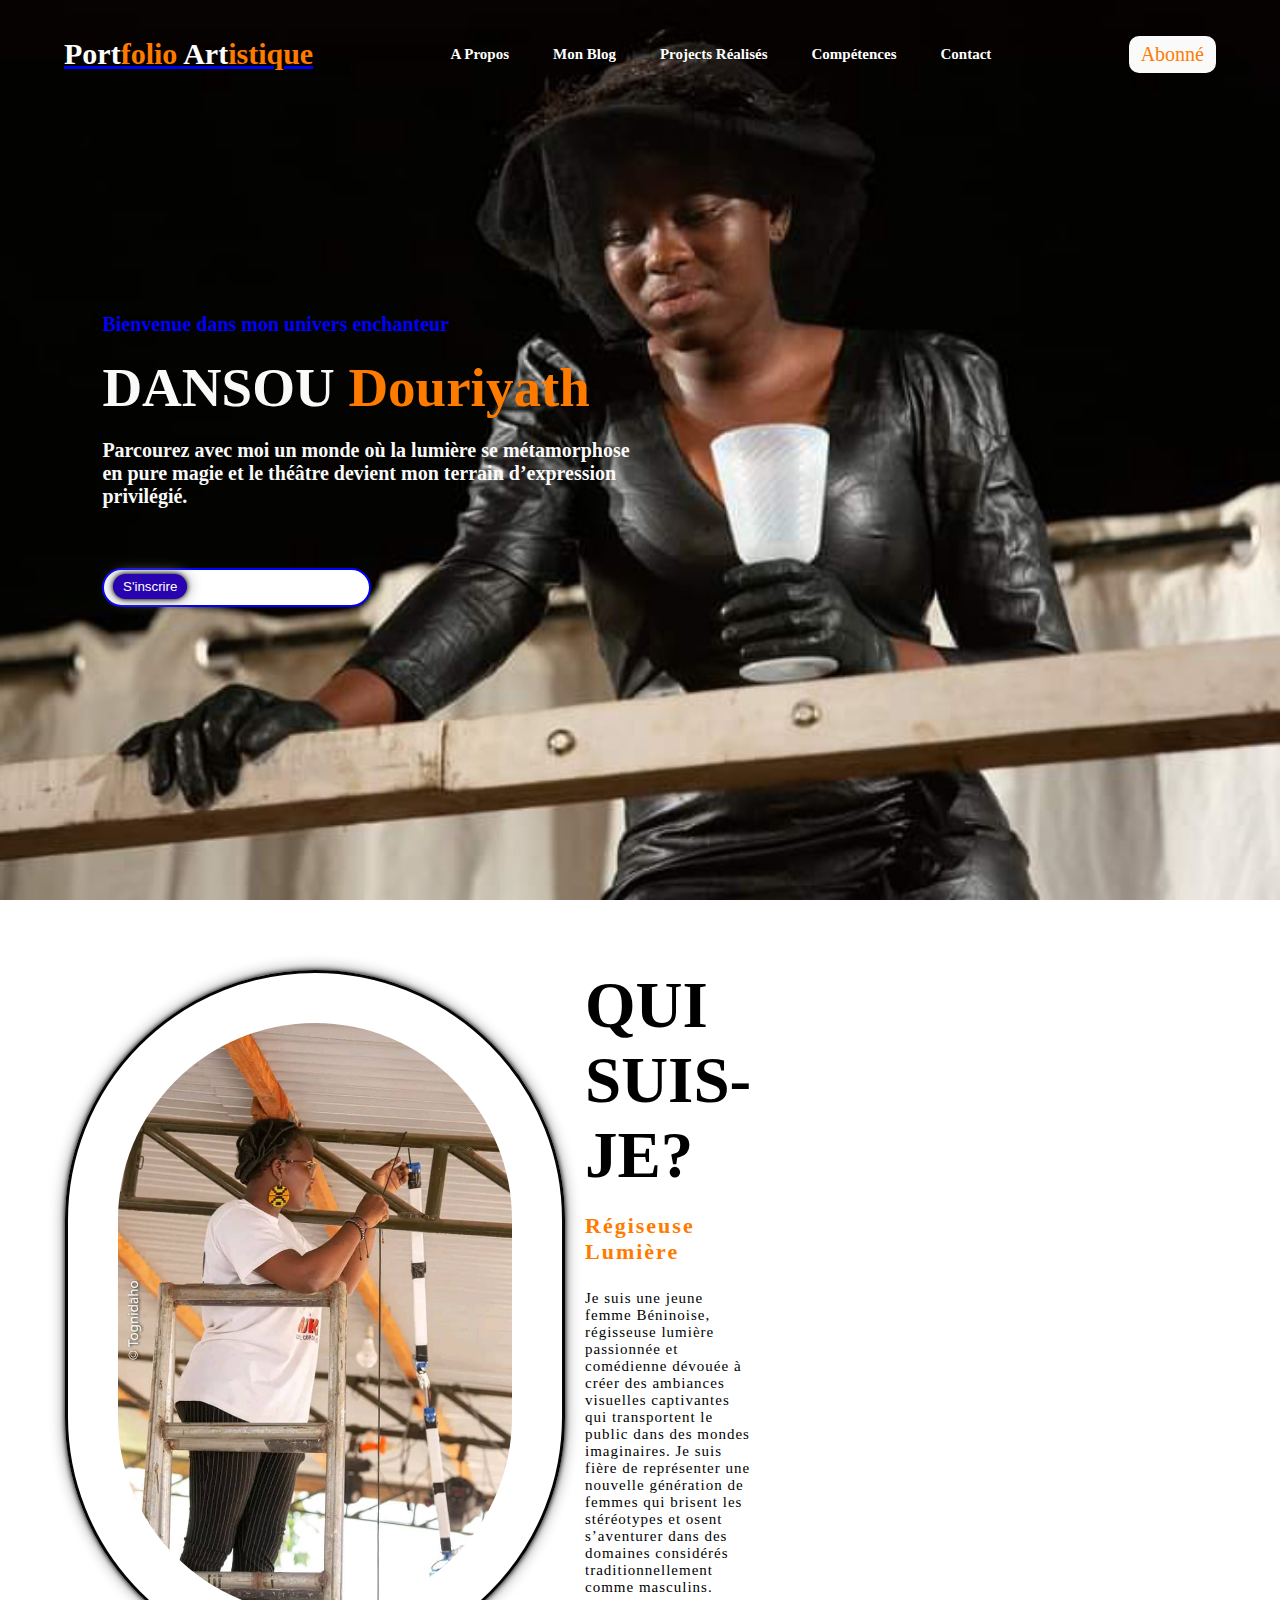
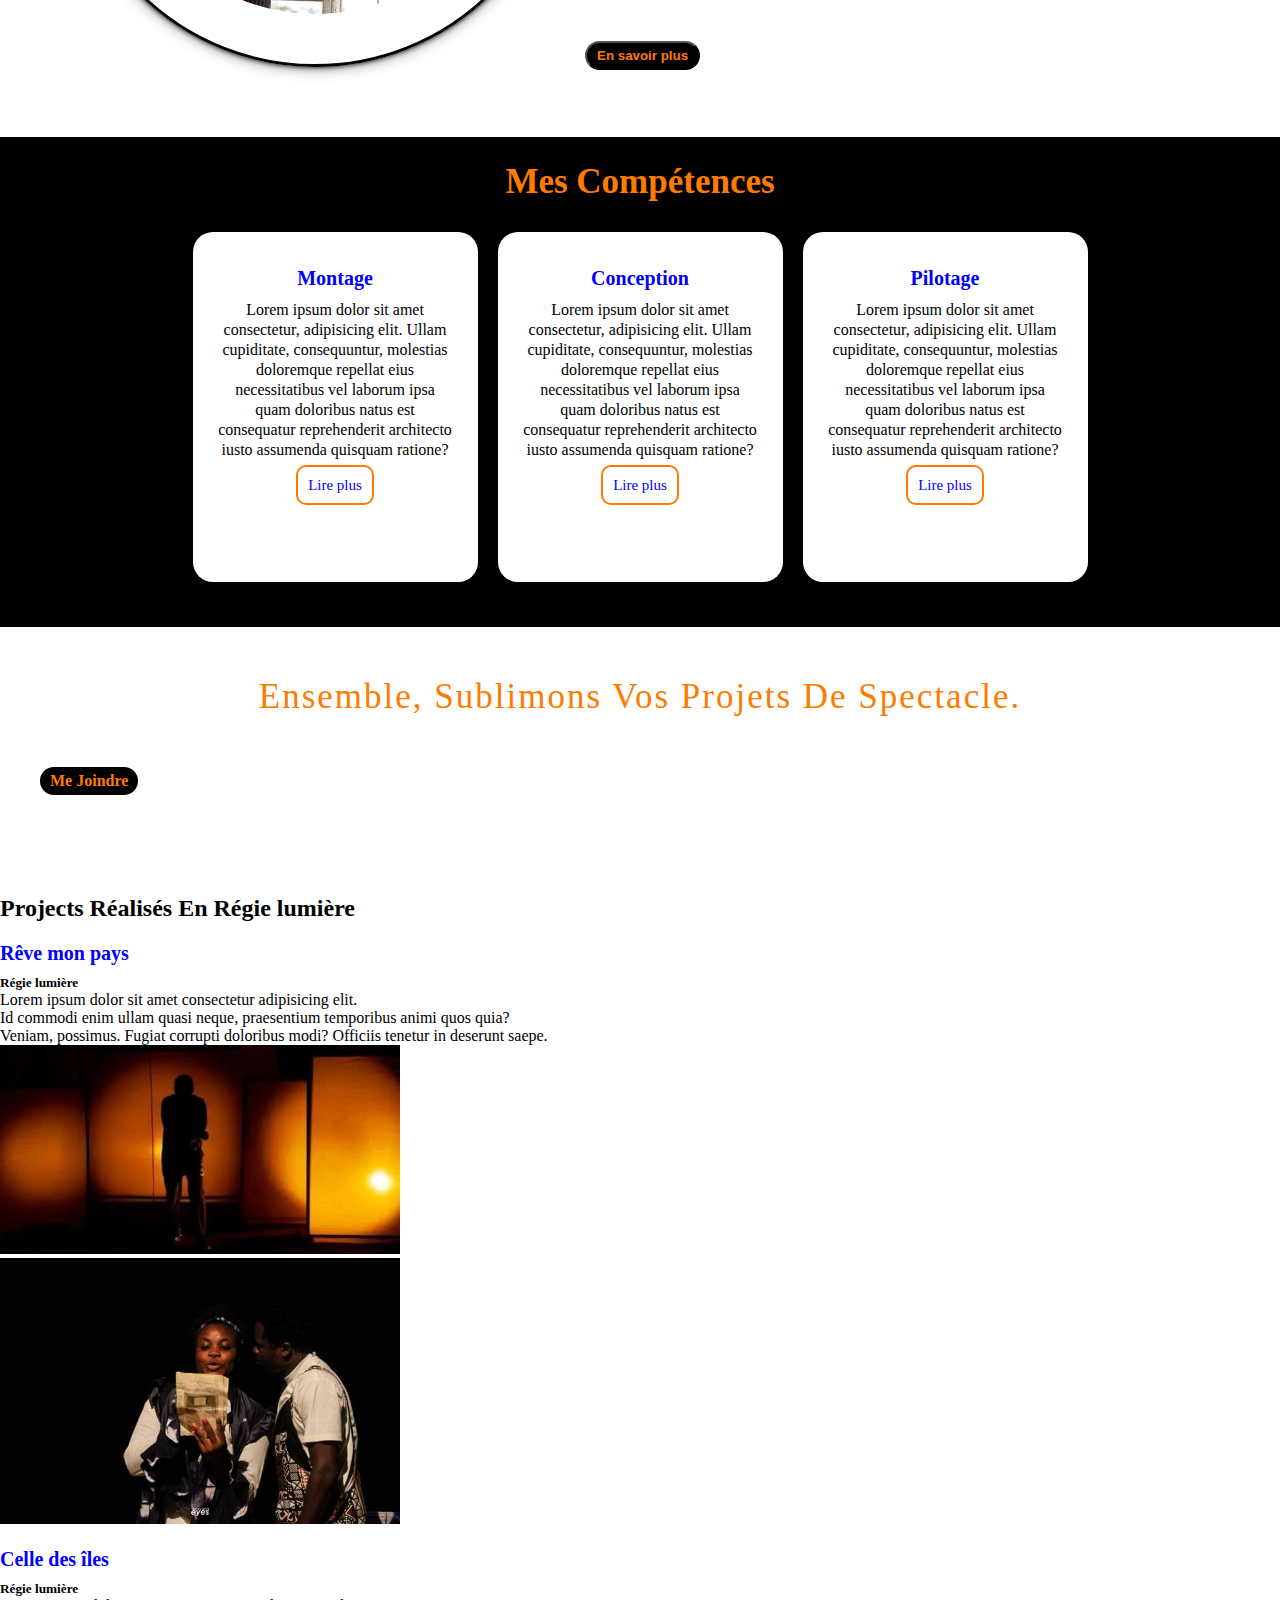
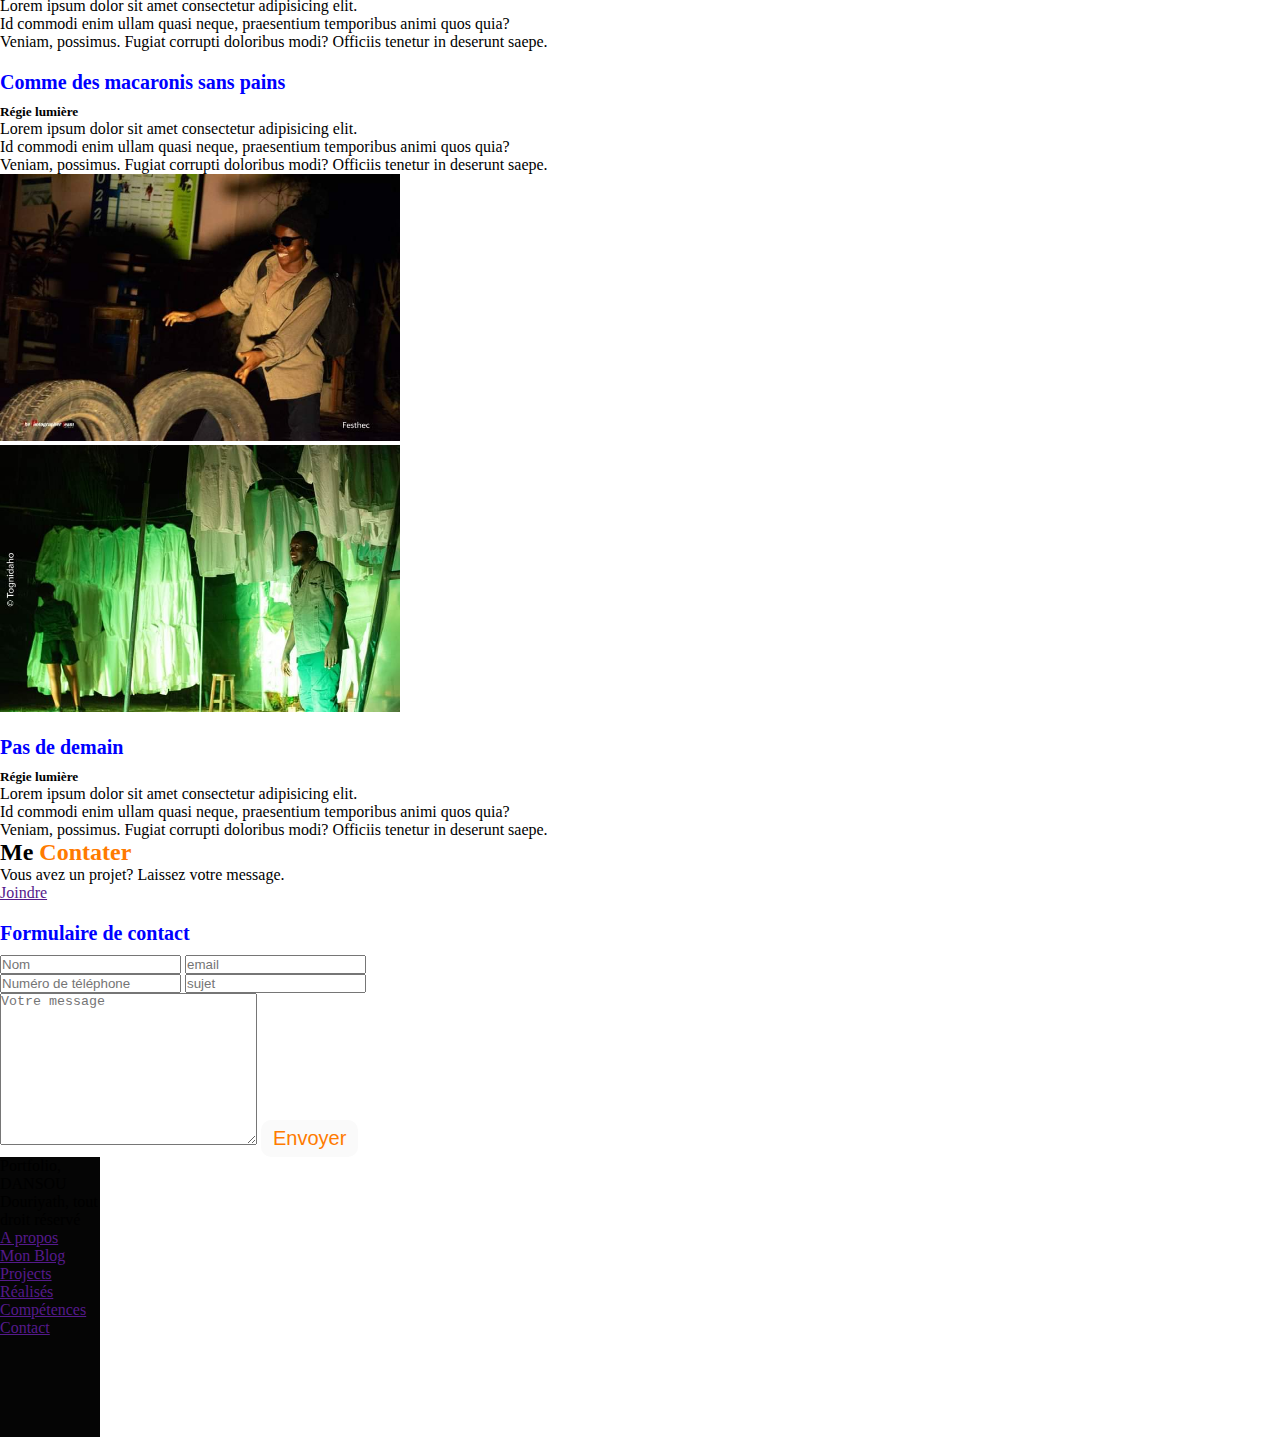
==== index.html @ 02284259 "initialized" ====
<!DOCTYPE html>
<html lang="en">
  <head>
    <meta charset="UTF-8" />
    <meta name="viewport" content="width=device-width, initial-scale=1.0" />
    <title>DANSOU Douriyath</title>
    <link rel="stylesheet" href="style.css" />
    <link
      rel="stylesheet"
      href="https://cdnjs.cloudflare.com/ajax/libs/font-awesome/6.5.2/css/all.min.css"
      integrity="sha512-SnH5WK+bZxgPHs44uWIX+LLJAJ9/2PkPKZ5QiAj6Ta86w+fsb2TkcmfRyVX3pBnMFcV7oQPJkl9QevSCWr3W6A=="
      crossorigin="anonymous"
      referrerpolicy="no-referrer"
    />
  </head>

  <body>
    <!-- en-tête hero-->
    <header id="hero">
      <nav>
        <a href="/">
          <h2 class="logo">Port<span>folio</span> Art<span>istique</span></h2>
        </a>
        <ul>
          <li><a href=""> A propos</a></li>
          <li><a href=""> Mon Blog</a></li>
          <li><a href=""> Projects Réalisés</a></li>
          <li><a href=""> Compétences</a></li>
          <li><a href="contact.html"> Contact </a></li>
        </ul>
        <a href="" class="btn">Abonné</a>
      </nav>
      <div class="content">
        <h4>Bienvenue dans mon univers enchanteur</h4>
        <h1>DANSOU <span>Douriyath</span></h1>
        <h3>
          Parcourez avec moi un monde où la lumière se métamorphose <br />
          en pure magie et le théâtre devient mon terrain d’expression <br />
          privilégié.
        </h3>
        <div class="message">
          <form>
            <input type="email" name="email" id="mail" placeholder="E-Mail" />
            <input type="submit" name="submit" value="S'inscrire" />
          </form>
        </div>
      </div>
    </header>

    <!-- section à propos-->
    <section class="propos">
      <div class="main">
        <img src="images/dd08.jpg" width="500px" />
        <div class="apropos">
          <h2>QUI SUIS-JE?</h2>
          <h4>Régiseuse lumière</h4>
          <p>
            Je suis une jeune femme Béninoise, régisseuse lumière passionnée et
            comédienne dévouée à créer des ambiances visuelles captivantes qui
            transportent le public dans des mondes imaginaires. Je suis fière de
            représenter une nouvelle génération de femmes qui brisent les
            stéréotypes et osent s’aventurer dans des domaines considérés
            traditionnellement comme masculins.
          </p>
          <button type="button">En savoir plus</button>
        </div>
      </div>
    </section>

    <!-- section des compétences-->
    <div class="competence">
      <div class="titrec">
        <h2>Mes Compétences</h2>
      </div>

      <div class="boite">
        <div class="icone">
          <i class="fa-solid fa-list"></i>
          <h4>Montage</h4>
          <div class="mots">
            <p>
              Lorem ipsum dolor sit amet consectetur, adipisicing elit. Ullam
              cupiditate, consequuntur, molestias doloremque repellat eius
              necessitatibus vel laborum ipsa quam doloribus natus est
              consequatur reprehenderit architecto iusto assumenda quisquam
              ratione?
            </p>
            <p style="text-align: center">
              <a class="button" href="#"> Lire plus</a>
            </p>
          </div>
        </div>
        <div class="icone">
          <i class="fa-solid fa-shield-halved"></i>
          <h4>Conception</h4>
          <div class="mots">
            <p>
              Lorem ipsum dolor sit amet consectetur, adipisicing elit. Ullam
              cupiditate, consequuntur, molestias doloremque repellat eius
              necessitatibus vel laborum ipsa quam doloribus natus est
              consequatur reprehenderit architecto iusto assumenda quisquam
              ratione?
            </p>
            <p style="text-align: center">
              <a class="button" href="#"> Lire plus</a>
            </p>
          </div>
        </div>

        <div class="icone">
          <i class="fa-solid fa-circle-up"></i>
          <h4>Pilotage</h4>
          <div class="mots">
            <p>
              Lorem ipsum dolor sit amet consectetur, adipisicing elit. Ullam
              cupiditate, consequuntur, molestias doloremque repellat eius
              necessitatibus vel laborum ipsa quam doloribus natus est
              consequatur reprehenderit architecto iusto assumenda quisquam
              ratione?
            </p>
            <p style="text-align: center">
              <a class="button" href="#"> Lire plus</a>
            </p>
          </div>
        </div>
      </div>
    </div>

    <!-- section Appel accrocheur-->
    <section id="appel">
      <p>Ensemble, sublimons vos projets de spectacle.</p>
      <div class="butt">
        <a class="button2" href="#"> Me Joindre</a>
      </div>
    </section>

    <!-- section projects-->
    <section id="projects">
      <h2>Projects Réalisés En Régie lumière</h2>
      <div class="div1">
        <div class="nom">
          <h4>Rêve mon pays</h4>
          <h5>Régie lumière</h5>
          <p>
            Lorem ipsum dolor sit amet consectetur adipisicing elit. <br />
            Id commodi enim ullam quasi neque, praesentium temporibus animi quos
            quia? <br />
            Veniam, possimus. Fugiat corrupti doloribus modi? Officiis tenetur
            in deserunt saepe.
          </p>
        </div>
        <div>
          <img src="images/reve01.jpg" width="400px" />
        </div>
      </div>

      <div class="div2">
        <div>
          <img src="images/ils01.jpg" width="400px" />
        </div>
        <div class="nom">
          <h4>Celle des îles</h4>
          <h5>Régie lumière</h5>
          <p>
            Lorem ipsum dolor sit amet consectetur adipisicing elit. <br />
            Id commodi enim ullam quasi neque, praesentium temporibus animi quos
            quia? <br />
            Veniam, possimus. Fugiat corrupti doloribus modi? Officiis tenetur
            in deserunt saepe.
          </p>
        </div>
      </div>

      <div class="div3">
        <div class="nom">
          <h4>Comme des macaronis sans pains</h4>
          <h5>Régie lumière</h5>
          <p>
            Lorem ipsum dolor sit amet consectetur adipisicing elit. <br />
            Id commodi enim ullam quasi neque, praesentium temporibus animi quos
            quia? <br />
            Veniam, possimus. Fugiat corrupti doloribus modi? Officiis tenetur
            in deserunt saepe.
          </p>
        </div>
        <div>
          <img src="images/macaronis01.jpg" width="400px" />
        </div>
      </div>

      <div class="div4">
        <div>
          <img src="images/demain01.jpg" width="400px" />
        </div>
        <div class="nom">
          <h4>Pas de demain</h4>
          <h5>Régie lumière</h5>
          <p>
            Lorem ipsum dolor sit amet consectetur adipisicing elit. <br />
            Id commodi enim ullam quasi neque, praesentium temporibus animi quos
            quia? <br />
            Veniam, possimus. Fugiat corrupti doloribus modi? Officiis tenetur
            in deserunt saepe.
          </p>
        </div>
      </div>
    </section>

    <!-- section contact-->
    <section id="contact_session">
      <h2 class="contact_titre">Me <span>Contater</span></h2>
      <div class="contenu_gauche">
        <p>Vous avez un projet? Laissez votre message.</p>
        <a class="button-two" href="">Joindre</a>
      </div>

      <form action="">
        <div class="contenu_droit">
          <h4>Formulaire de contact</h4>
          <div class="input1">
            <input type="text" placeholder="Nom" />
            <input type="email" placeholder="email" />
          </div>
          <div class="input2">
            <input type="number" placeholder="Numéro de téléphone" />
            <input type="text" placeholder="sujet" />
          </div>

          <div class="input3">
            <textarea
              name=""
              id=""
              cols="30"
              rows="10"
              placeholder="Votre message"
            ></textarea>
            <input type="submit" value="Envoyer" class="btn" />
          </div>
        </div>
      </form>
    </section>
    <!-- pied de page-->
    <footer>
      <p>Portfolio, DANSOU Douriyath, tout droit réservé</p>
      <div class="contact_réseaux">
        <a href="https://facebook.com" target="_blank"
          ><i class="fa-brands fa-facebook"></i
        ></a>
        <a href=""><i class="fa-brands fa-instagram"></i></a>
        <a href=""><i class="fa-brands fa-twitter"></i></a>
      </div>

      <ul class="list_menu">
        <li><a href=""> A propos</a></li>
        <li><a href=""> Mon Blog</a></li>
        <li><a href=""> Projects Réalisés</a></li>
        <li><a href=""> Compétences</a></li>
        <li><a href=""> Contact </a></li>
      </ul>
    </footer>
  </body>
</html>
---- style.css ----
/* initialisation de css */

* {
    margin: 0;
    padding: 0;
    box-sizing: border-box;
  }
  #hero{
    width: 100%;
    height: 100vh;
    background-image: url(images/dd02.jpg);
    background-size: cover;
    background-position: center;
  }
nav{
    display: flex;
    align-items: center;
    justify-content: space-between;
    padding-top: 35px;
    padding-left: 5%;
    padding-right: 5%;
}
.logo{
  color: white ;
  font-size: 30px;
  cursor: pointer;
}
span{
  color: rgb(255, 123, 0) ;
}
nav ul li{
  list-style-type: none;
  display: inline-block;
  padding: 10px 20px;
}
nav ul li a{
 color:white;
 text-decoration: none;
 font-weight: bold;
 text-transform: capitalize;
 font-size: 15px;
}
nav ul li a:hover{
  color: blue;
  font-size: 25px;
  transition: .4s;
}
.btn{
  background-color: rgb(250, 250, 250);
  color: rgb(255, 123, 0);
  text-decoration: none;
  border: 2px solid transparent;
  border-radius: 10px;
  font-size: 20px;
  padding: 5px 10px;
  transition: transform .4s;
} 
.btn:hover{
  transform: scale(1.3);
  color: blue;
}
.content{
  position: absolute;
  top: 50%;
  left: 8%;
  transform: translateY(-50%);
}
h1{
  color: rgb(250, 250, 250);
  margin: 20px 0px 20px;
  font-size: 55px;
}
h3{
  color: rgb(250, 250, 250);
  margin-bottom: 60px;
  font-size: 20px;
}
h4{
  color: rgb(250, 250, 250);
  margin: 20px 0px 20px;
  font-size: 25px;
}
.message form{
  width: 300px;
  max-width: 100px;
  position: relative;
}
.message form input:first-child{
  display: inline-block;
  width: 100%;
  padding: 10px 250px 10px 15px;
  border: 2px solid blue;
  outline: none;
  border-radius: 30px;
}
.message form input:last-child{
  position: absolute;
  display: inline-block;
  border: none;
  padding: 5px 10px;
  border-radius: 30PX;
  background-color: rgb(41, 3, 175);
  color: rgb(255, 255, 255);
  box-shadow: 0px 0px 5px #000, 0px 0px 15px #858585;
  top: 6px;
  right: 15px;
}
.propos{
  width: 100%;
  padding: 20px 20px;
  background-color: rgb(255, 255, 255);
}
.propos img{
  height: auto;
  padding: 50px;
  margin: 20px;
  border: 3px solid rgb(5, 5, 5);
  border-radius: 300px;
  box-shadow: 0px 0px 5px #000, 0px 0px 15px #858585;
}
.apropos{
  width: 250px;
}
.main{
  width: 150px;
  margin: 30px 25px;
  display: flex;
  align-items: center;
  justify-content: space-between;
}
.apropos h2{
  color: black;
  font-size: 65px;
  text-transform: capitalize;
  margin-bottom: 20px;
}
.apropos h4{
  color: rgb(255, 123, 0);
  font-size: 22px;
  letter-spacing: 2px;
  text-transform: capitalize;
  margin-bottom: 25px;
}
.apropos p{
  color: black;
  font-size: 15px;
  letter-spacing: 1px;
  margin-bottom: 45px;
}
button{
  color: rgb(255, 123, 0);
  background-color: black;
  text-decoration: none;
  border: 1px solid color rgb(255, 123, 0);
  font-weight: bold;
  padding: 5px 10px;
  border-radius: 30px;
  transition: .4s;
}
button:hover{
  transform: scale(1.3);
  color: white;
  border: 1px solid color rgb(255, 123, 0);
  background-color: blue;
}

/* session appel accrocheur*/
#appel{
  width: 100%;
  padding: 50px 20px;
}
#appel p{
  color: rgb(255, 123, 0);
  font-size: 35px;
  letter-spacing: 2px;
  text-transform: capitalize;
  text-align: center;
}
.butt{
  display: flex;
  padding: 50px 20px;
}
.button2{
  color: rgb(255, 123, 0);
  background-color: black;
  text-decoration: none;
  border: 1px solid color rgb(255, 123, 0);
  font-weight: bold;
  padding: 5px 10px;
  border-radius: 30px;
  text-align: center;
}
/* session projet */
.competence{
  background: #000;
  width: 100%;
  padding: 20px 5px;
  }
  .titrec h2{
    color: rgb(255, 123, 0);
    font-size: 35px;
    width: 400px;
    margin: 5px auto;
    text-align: center;
    }
.boite{
  display: flex;
  justify-content: center;
  align-items: center;
  min-height: 400px;
}
.icone{
  height: 350px;
  width: 285px;
  padding: 15px 25px;
  background: white;
  border-radius: 20px;
  margin: 10px;
  position: relative;
  overflow: hidden;
  text-align: center;
}
.icone i{
font-size: 30px;
display: block;
text-align: center;
margin: 20px 0px;
color: blue;
} 
.icone:hover{
  background-color: #858585;
}
h4{
  color: blue;
  font-size: 20px;
  margin-bottom: 10px;
} 
.mots p{
  color: black;
  font-size: 16px;
  line-height: 20px;
  margin-bottom: 15px;
} 
.icone .button{
  background-color: white;
  color: blue;
  text-decoration: none;
  border: 2px solid rgb(255, 123, 0);
  border-radius: 10px;
  font-size: 15px;
  padding: 10px 10px;
  transition: transform .4s;
  } 
  .contact{
    display: block;
  } 


  /* mise en forme footer*/
  footer{
    width: 100px;
    height: 280px;
    background-color: rgb(5, 5, 5);
  }
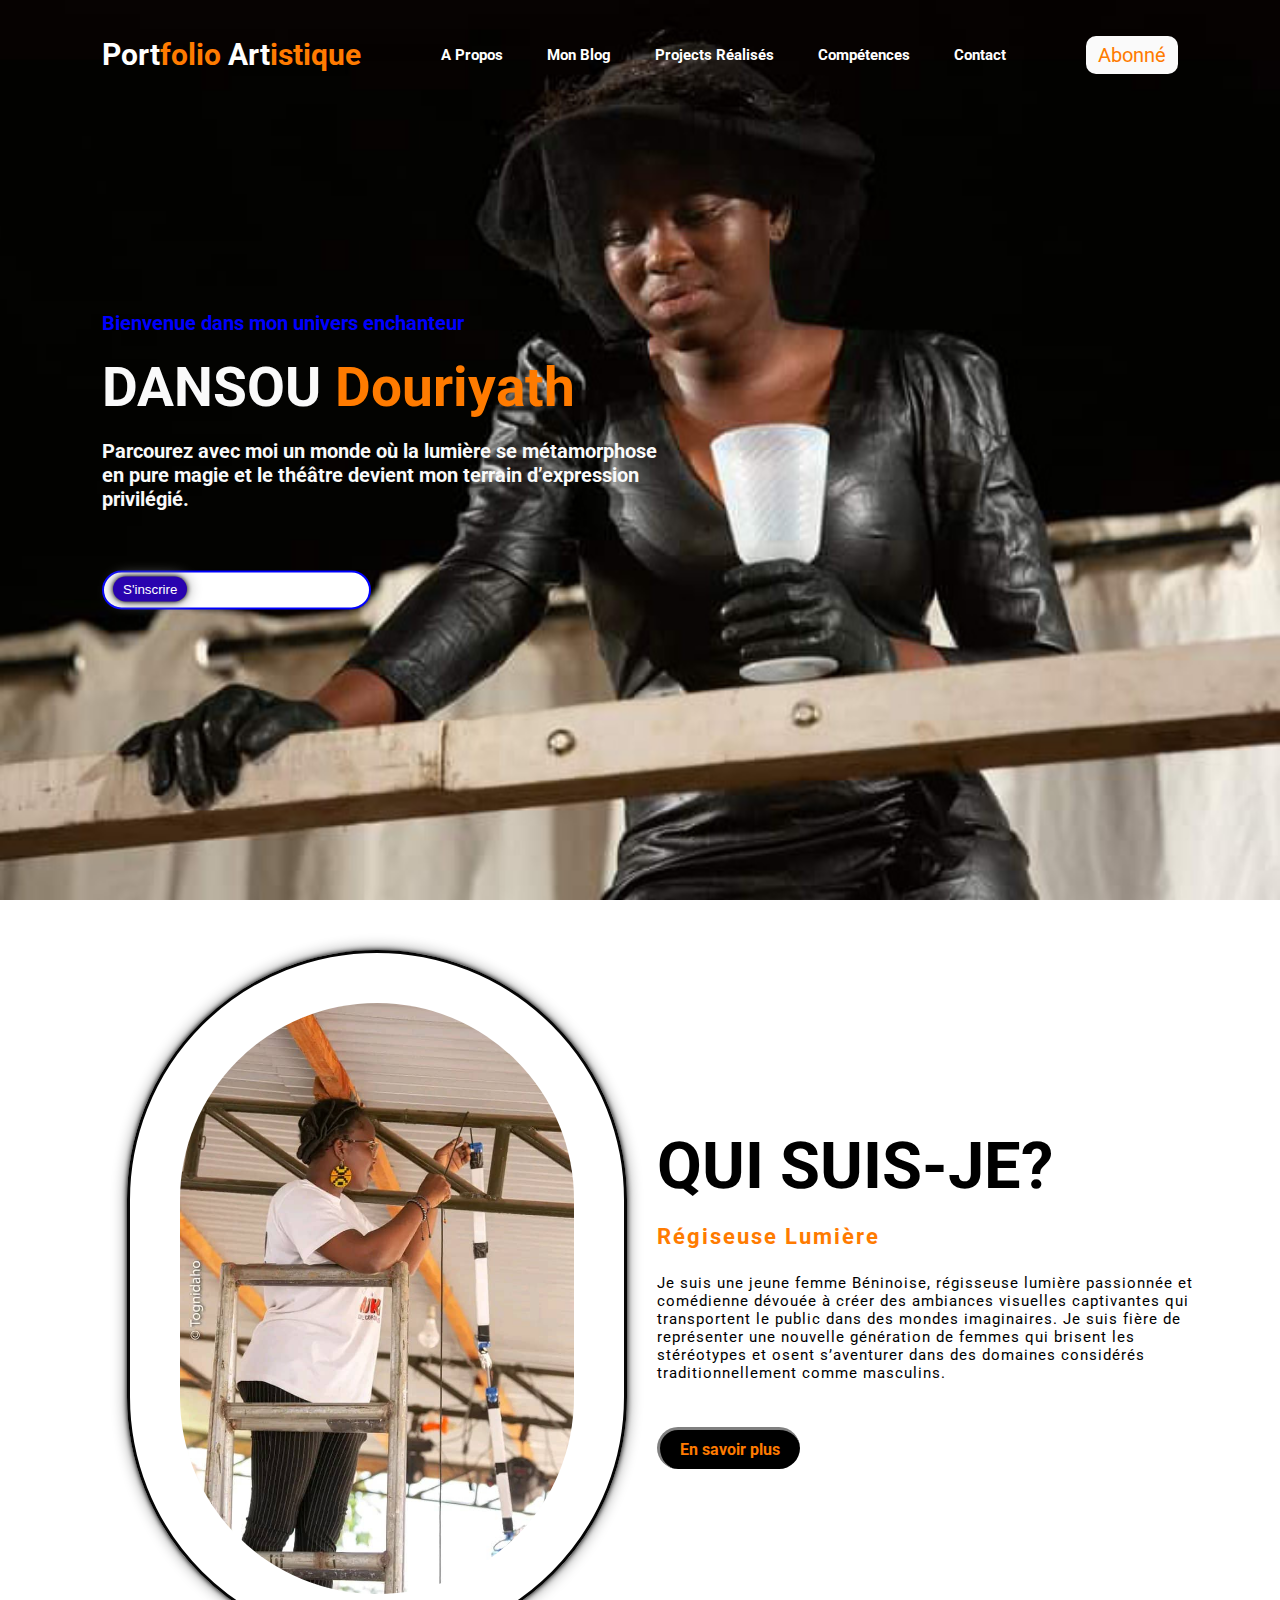
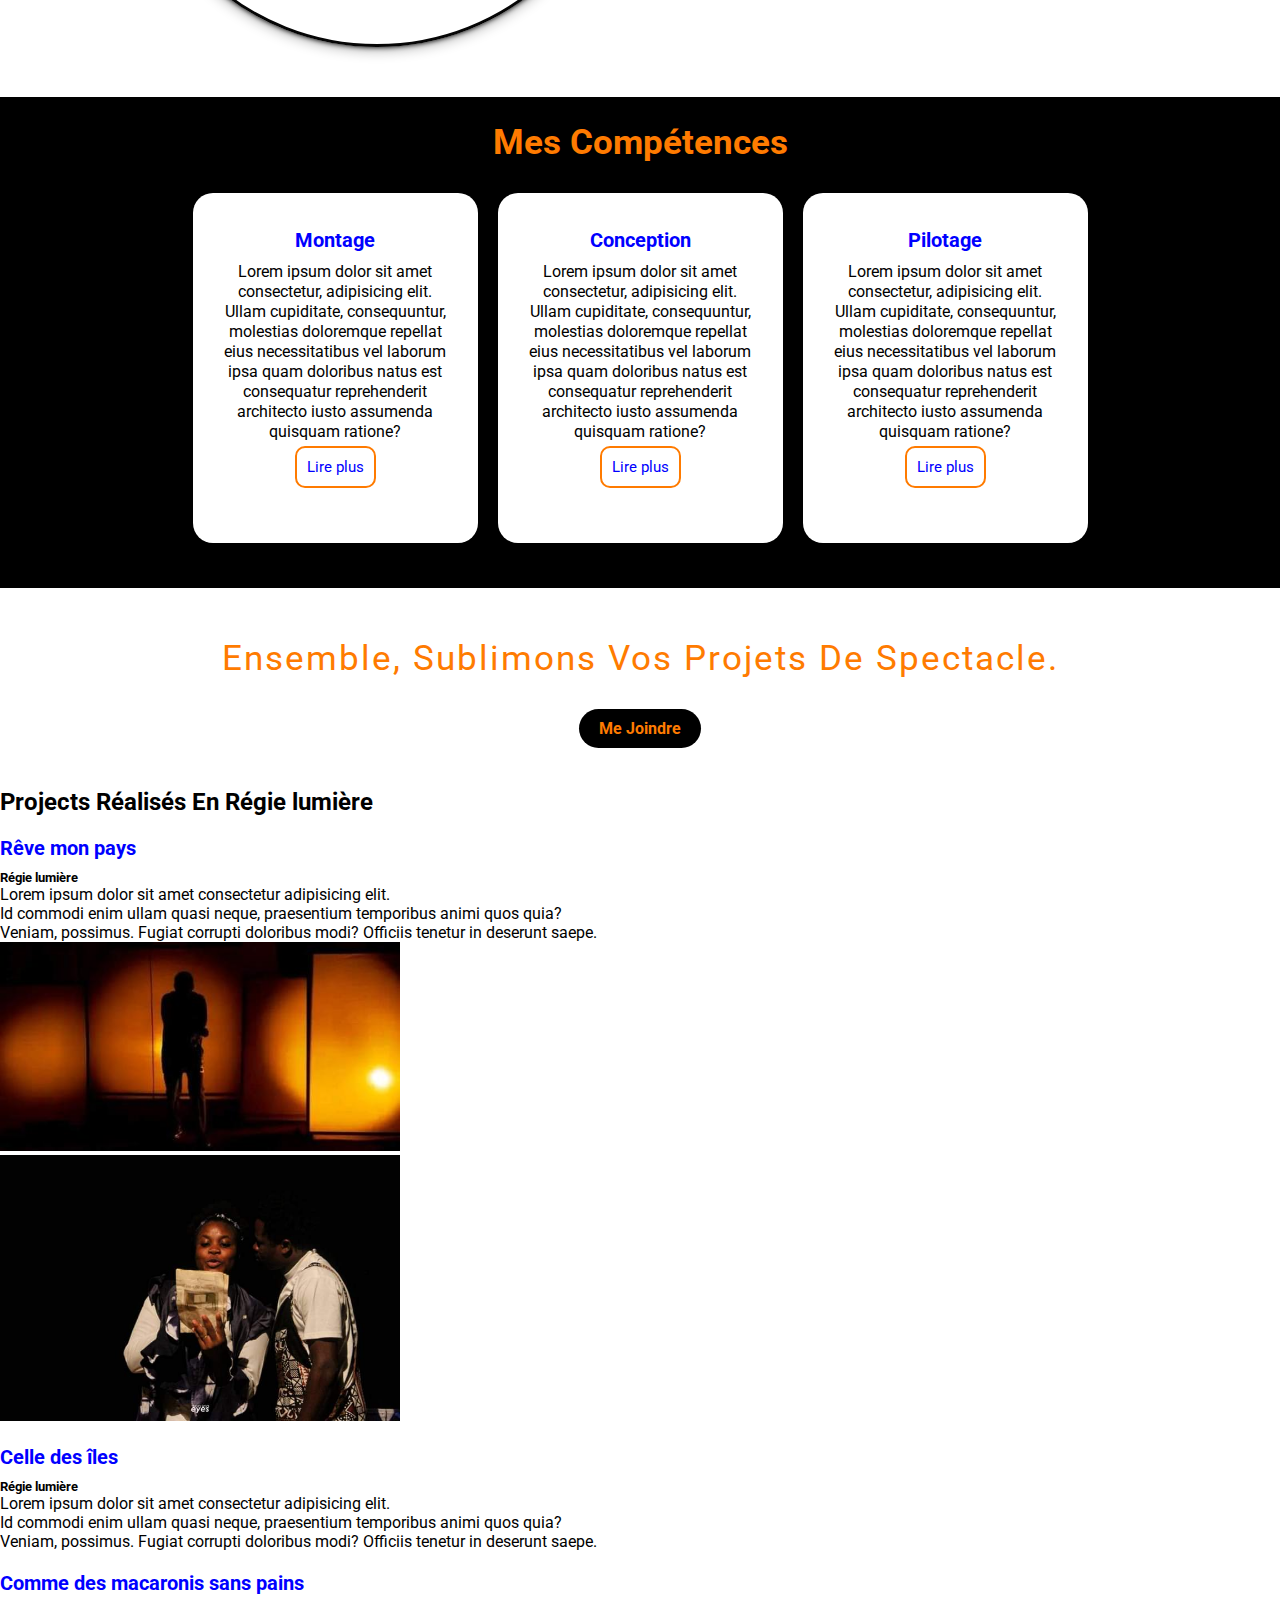
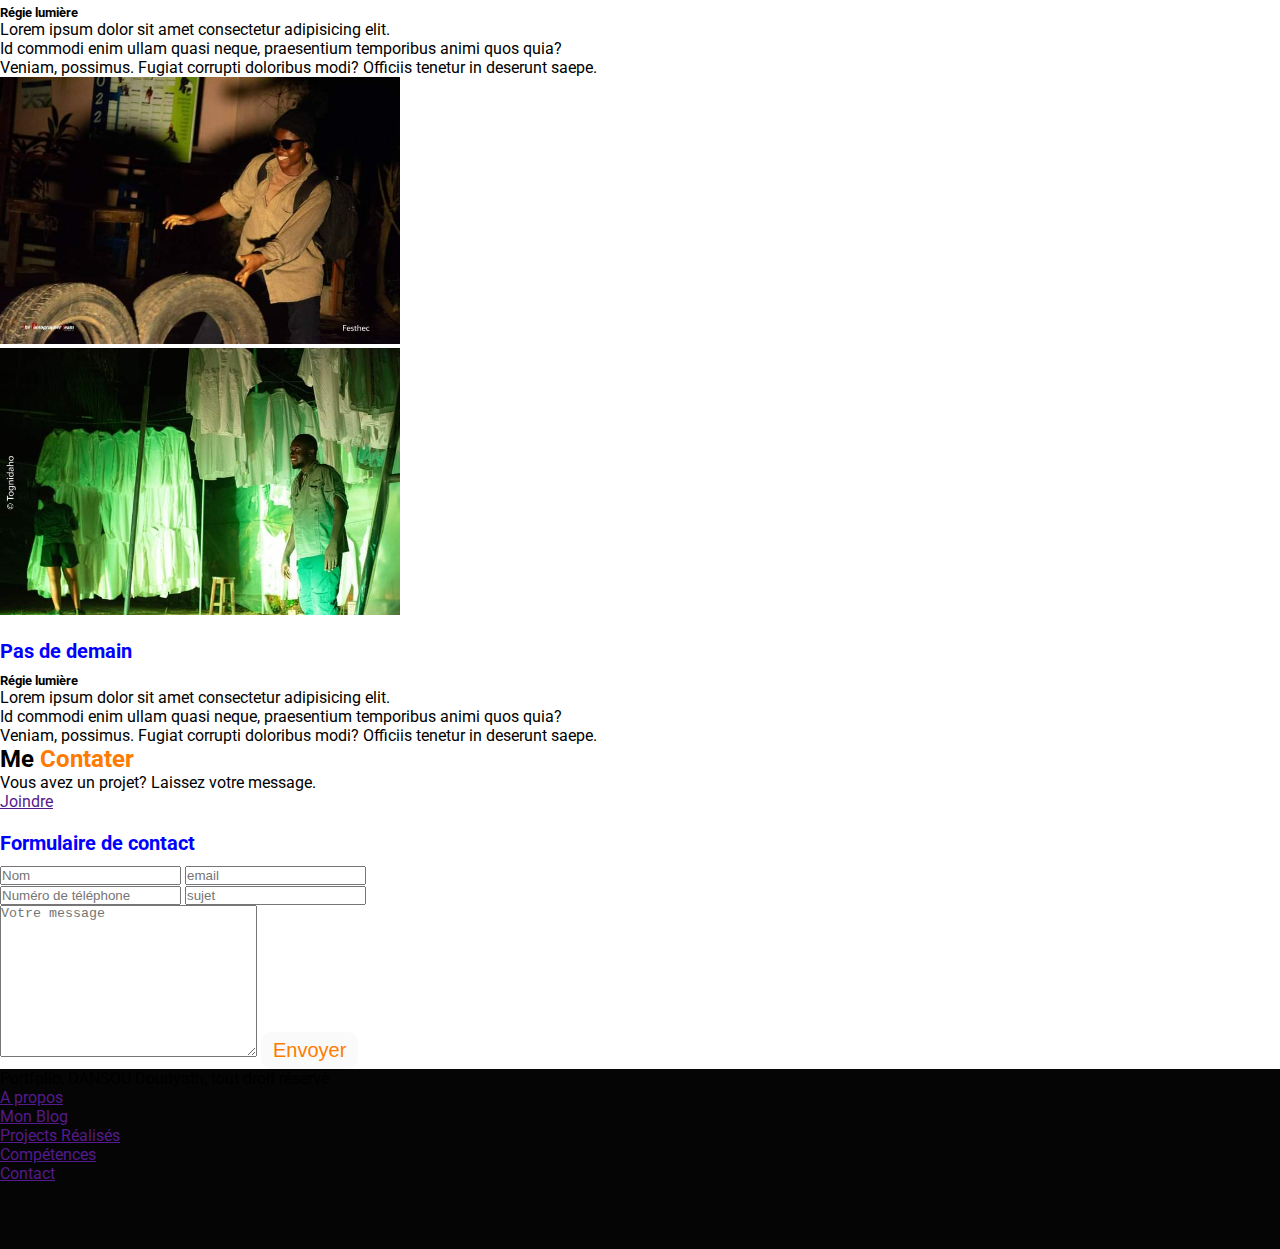
==== commit 84dfbb98: "Apporter quelques modifications au CSS." ====
--- a/index.html
+++ b/index.html
@@ -18,14 +18,14 @@
     <!-- en-tête hero-->
     <header id="hero">
       <nav>
-        <a href="/">
-          <h2 class="logo">Port<span>folio</span> Art<span>istique</span></h2>
+        <a href="/" class="logo">
+          <h2>Port<span>folio</span> Art<span>istique</span></h2>
         </a>
         <ul>
           <li><a href=""> A propos</a></li>
           <li><a href=""> Mon Blog</a></li>
           <li><a href=""> Projects Réalisés</a></li>
-          <li><a href=""> Compétences</a></li>
+          <li><a href="#competences"> Compétences</a></li>
           <li><a href="contact.html"> Contact </a></li>
         </ul>
         <a href="" class="btn">Abonné</a>
@@ -62,13 +62,13 @@
             stéréotypes et osent s’aventurer dans des domaines considérés
             traditionnellement comme masculins.
           </p>
-          <button type="button">En savoir plus</button>
+          <a href="">En savoir plus</a>
         </div>
       </div>
     </section>
 
     <!-- section des compétences-->
-    <div class="competence">
+    <div class="competence" id="competences">
       <div class="titrec">
         <h2>Mes Compétences</h2>
       </div>
@@ -129,9 +129,7 @@
     <!-- section Appel accrocheur-->
     <section id="appel">
       <p>Ensemble, sublimons vos projets de spectacle.</p>
-      <div class="butt">
-        <a class="button2" href="#"> Me Joindre</a>
-      </div>
+      <a class="button2" href="#"> Me Joindre</a>
     </section>
 
     <!-- section projects-->
--- a/style.css
+++ b/style.css
@@ -1,51 +1,57 @@
 /* initialisation de css */
+@import url("https://fonts.googleapis.com/css2?family=Chakra+Petch:wght@300;400;500;600&family=Playfair+Display&family=Plus+Jakarta+Sans:ital,wght@0,200..800;1,200..800&family=Poppins:ital,wght@0,100;0,200;0,300;0,400;0,500;0,600;0,700;0,800;0,900;1,100;1,200;1,300;1,400;1,500;1,600;1,700;1,800;1,900&family=Roboto:ital,wght@0,100;0,300;0,400;0,500;0,700;0,900;1,100;1,300;1,400;1,500;1,700;1,900&display=swap");
 
 * {
-    margin: 0;
-    padding: 0;
-    box-sizing: border-box;
-  }
-  #hero{
-    width: 100%;
-    height: 100vh;
-    background-image: url(images/dd02.jpg);
-    background-size: cover;
-    background-position: center;
-  }
-nav{
-    display: flex;
-    align-items: center;
-    justify-content: space-between;
-    padding-top: 35px;
-    padding-left: 5%;
-    padding-right: 5%;
-}
-.logo{
-  color: white ;
+  margin: 0;
+  padding: 0;
+  box-sizing: border-box;
+}
+body {
+  font-family: "Roboto", sans-serif;
+}
+#hero {
+  width: 100%;
+  height: 100vh;
+  background-image: url(images/dd02.jpg);
+  background-size: cover;
+  background-position: center;
+  padding-top: 35px;
+}
+nav {
+  display: flex;
+  align-items: center;
+  justify-content: space-between;
+  padding: 0 8%;
+}
+.logo {
+  text-decoration: none;
+}
+.logo h2 {
+  color: white;
   font-size: 30px;
-  cursor: pointer;
-}
-span{
-  color: rgb(255, 123, 0) ;
-}
-nav ul li{
+}
+span {
+  color: rgb(255, 123, 0);
+}
+nav ul li {
   list-style-type: none;
   display: inline-block;
   padding: 10px 20px;
 }
-nav ul li a{
- color:white;
- text-decoration: none;
- font-weight: bold;
- text-transform: capitalize;
- font-size: 15px;
-}
-nav ul li a:hover{
-  color: blue;
-  font-size: 25px;
-  transition: .4s;
-}
-.btn{
+nav ul li a {
+  color: white;
+  text-decoration: none;
+  font-weight: bold;
+  text-transform: capitalize;
+  font-size: 15px;
+  display: inline-block;
+}
+nav ul li a:hover {
+  color: blue;
+  transform: scale(1.3);
+  transition: 0.4s;
+}
+.btn {
   background-color: rgb(250, 250, 250);
   color: rgb(255, 123, 0);
   text-decoration: none;
@@ -53,39 +59,39 @@
   border-radius: 10px;
   font-size: 20px;
   padding: 5px 10px;
-  transition: transform .4s;
-} 
-.btn:hover{
+  transition: transform 0.4s;
+}
+.btn:hover {
   transform: scale(1.3);
   color: blue;
 }
-.content{
+.content {
   position: absolute;
   top: 50%;
   left: 8%;
   transform: translateY(-50%);
 }
-h1{
+h1 {
   color: rgb(250, 250, 250);
   margin: 20px 0px 20px;
   font-size: 55px;
 }
-h3{
+h3 {
   color: rgb(250, 250, 250);
   margin-bottom: 60px;
   font-size: 20px;
 }
-h4{
+h4 {
   color: rgb(250, 250, 250);
   margin: 20px 0px 20px;
   font-size: 25px;
 }
-.message form{
+.message form {
   width: 300px;
   max-width: 100px;
   position: relative;
 }
-.message form input:first-child{
+.message form input:first-child {
   display: inline-block;
   width: 100%;
   padding: 10px 250px 10px 15px;
@@ -93,123 +99,121 @@
   outline: none;
   border-radius: 30px;
 }
-.message form input:last-child{
+.message form input:last-child {
   position: absolute;
   display: inline-block;
   border: none;
   padding: 5px 10px;
-  border-radius: 30PX;
+  border-radius: 30px;
   background-color: rgb(41, 3, 175);
   color: rgb(255, 255, 255);
   box-shadow: 0px 0px 5px #000, 0px 0px 15px #858585;
   top: 6px;
   right: 15px;
 }
-.propos{
-  width: 100%;
-  padding: 20px 20px;
+.propos {
+  width: 100%;
+  padding: 20px 8%;
   background-color: rgb(255, 255, 255);
 }
-.propos img{
+.propos img {
   height: auto;
   padding: 50px;
-  margin: 20px;
   border: 3px solid rgb(5, 5, 5);
   border-radius: 300px;
   box-shadow: 0px 0px 5px #000, 0px 0px 15px #858585;
 }
-.apropos{
-  width: 250px;
-}
-.main{
-  width: 150px;
+.apropos {
+  width: 100%;
+}
+.main {
+  width: 100%;
   margin: 30px 25px;
   display: flex;
   align-items: center;
-  justify-content: space-between;
-}
-.apropos h2{
+  gap: 30px;
+}
+.apropos h2 {
   color: black;
   font-size: 65px;
   text-transform: capitalize;
   margin-bottom: 20px;
 }
-.apropos h4{
+.apropos h4 {
   color: rgb(255, 123, 0);
   font-size: 22px;
   letter-spacing: 2px;
   text-transform: capitalize;
   margin-bottom: 25px;
 }
-.apropos p{
+.apropos p {
   color: black;
   font-size: 15px;
   letter-spacing: 1px;
   margin-bottom: 45px;
 }
-button{
+.apropos a {
   color: rgb(255, 123, 0);
   background-color: black;
   text-decoration: none;
   border: 1px solid color rgb(255, 123, 0);
   font-weight: bold;
-  padding: 5px 10px;
-  border-radius: 30px;
-  transition: .4s;
-}
-button:hover{
-  transform: scale(1.3);
-  color: white;
-  border: 1px solid color rgb(255, 123, 0);
-  background-color: blue;
+  padding: 10px 20px;
+  border-radius: 30px;
+  transition: 0.4s;
+  display: inline-block;
+  border-top: 3px solid gray;
+  border-left: 3px solid gray;
+}
+.apropos a:hover {
+  border: none;
+  transition: all 0.4s;
 }
 
 /* session appel accrocheur*/
-#appel{
-  width: 100%;
-  padding: 50px 20px;
-}
-#appel p{
+#appel {
+  width: 100%;
+  padding: 50px 8%;
+  text-align: center;
+}
+#appel p {
   color: rgb(255, 123, 0);
   font-size: 35px;
   letter-spacing: 2px;
   text-transform: capitalize;
   text-align: center;
-}
-.butt{
-  display: flex;
-  padding: 50px 20px;
-}
-.button2{
+  margin-bottom: 40px;
+}
+.button2 {
   color: rgb(255, 123, 0);
   background-color: black;
   text-decoration: none;
   border: 1px solid color rgb(255, 123, 0);
   font-weight: bold;
-  padding: 5px 10px;
+  padding: 10px 20px;
   border-radius: 30px;
   text-align: center;
 }
 /* session projet */
-.competence{
+.competence {
   background: #000;
   width: 100%;
   padding: 20px 5px;
-  }
-  .titrec h2{
-    color: rgb(255, 123, 0);
-    font-size: 35px;
-    width: 400px;
-    margin: 5px auto;
-    text-align: center;
-    }
-.boite{
+}
+.titrec h2 {
+  color: rgb(255, 123, 0);
+  font-size: 35px;
+  width: 400px;
+  margin: 5px auto;
+  text-align: center;
+}
+.boite {
   display: flex;
   justify-content: center;
   align-items: center;
   min-height: 400px;
 }
-.icone{
+.icone {
   height: 350px;
   width: 285px;
   padding: 15px 25px;
@@ -220,28 +224,28 @@
   overflow: hidden;
   text-align: center;
 }
-.icone i{
-font-size: 30px;
-display: block;
-text-align: center;
-margin: 20px 0px;
-color: blue;
-} 
-.icone:hover{
+.icone i {
+  font-size: 30px;
+  display: block;
+  text-align: center;
+  margin: 20px 0px;
+  color: blue;
+}
+.icone:hover {
   background-color: #858585;
 }
-h4{
+h4 {
   color: blue;
   font-size: 20px;
   margin-bottom: 10px;
-} 
-.mots p{
+}
+.mots p {
   color: black;
   font-size: 16px;
   line-height: 20px;
   margin-bottom: 15px;
-} 
-.icone .button{
+}
+.icone .button {
   background-color: white;
   color: blue;
   text-decoration: none;
@@ -249,17 +253,15 @@
   border-radius: 10px;
   font-size: 15px;
   padding: 10px 10px;
-  transition: transform .4s;
-  } 
-  .contact{
-    display: block;
-  } 
+  transition: transform 0.4s;
+}
+.contact {
+  display: block;
+}
 
-
-  /* mise en forme footer*/
-  footer{
-    width: 100px;
-    height: 280px;
-    background-color: rgb(5, 5, 5);
-  } 
-
+/* mise en forme footer*/
+footer {
+  width: 100%;
+  height: 180px;
+  background-color: rgb(5, 5, 5);
+}
